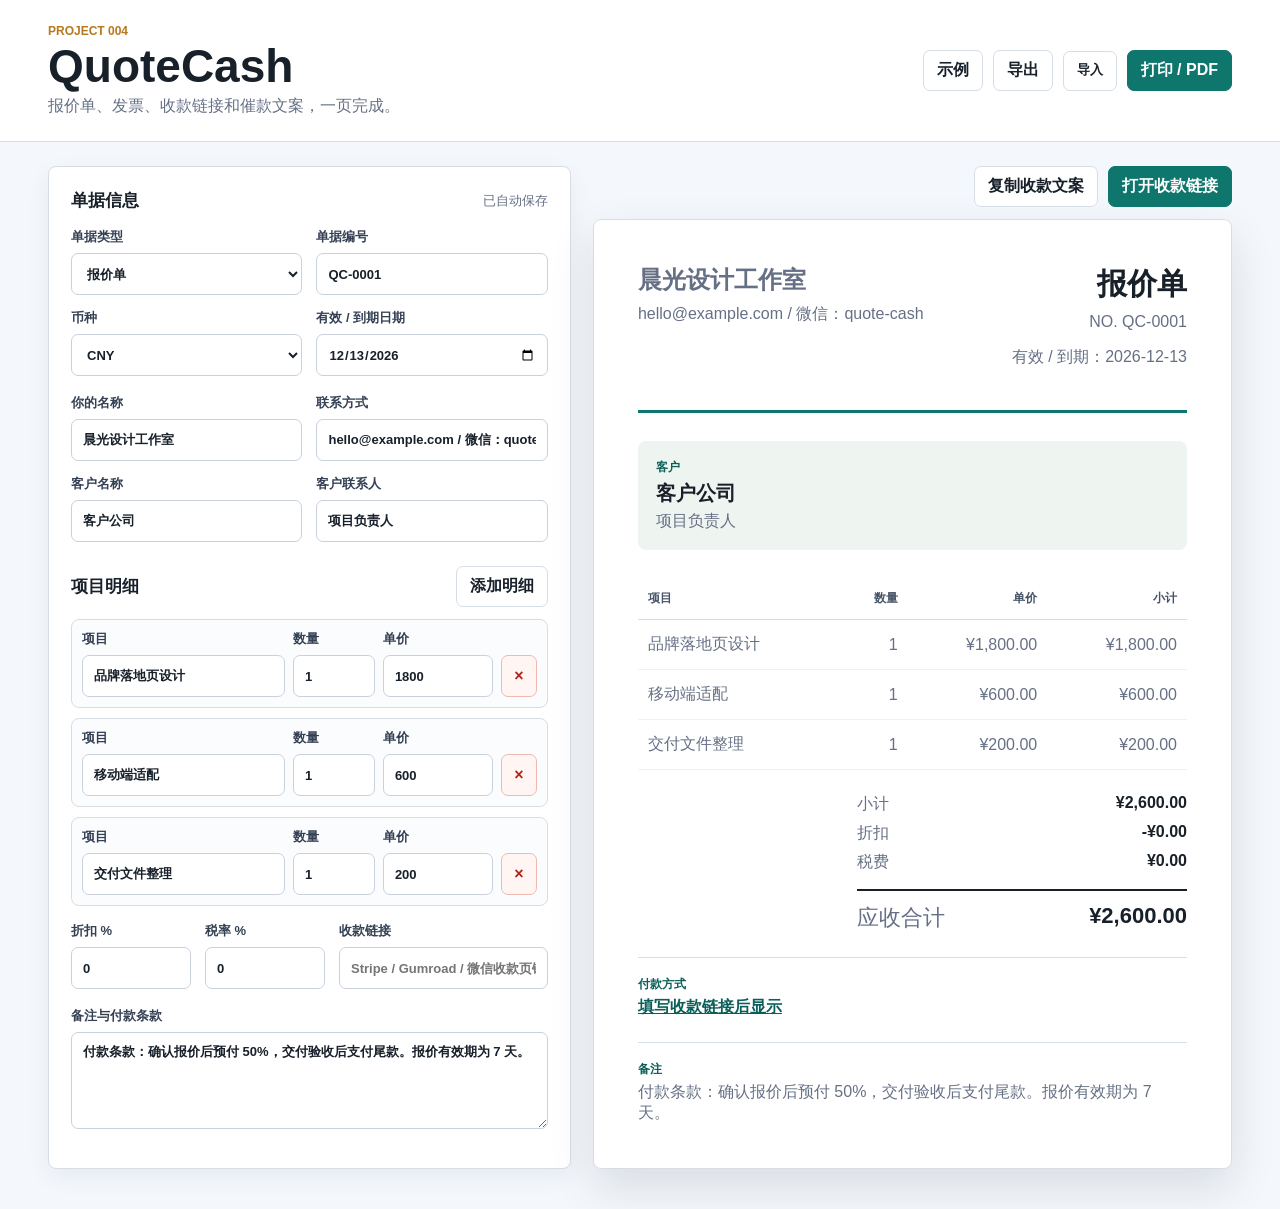
==== src/index.html @ 87e20881 "Initial QuoteCash launch" ====
<!doctype html>
<html lang="zh-CN">
  <head>
    <meta charset="utf-8" />
    <meta name="viewport" content="width=device-width, initial-scale=1" />
    <title>QuoteCash - 报价单与发票生成器</title>
    <meta
      name="description"
      content="一个面向自由职业者和小商户的报价单、发票、收款文案生成工具。"
    />
    <link rel="stylesheet" href="./styles.css" />
  </head>
  <body>
    <header class="app-header">
      <div>
        <p class="eyebrow">Project 004</p>
        <h1>QuoteCash</h1>
        <p class="subtitle">报价单、发票、收款链接和催款文案，一页完成。</p>
      </div>
      <div class="header-actions">
        <button class="ghost-button" id="sampleBtn" type="button">示例</button>
        <button class="ghost-button" id="exportBtn" type="button">导出</button>
        <label class="file-button" for="importFile">导入</label>
        <input id="importFile" type="file" accept="application/json" />
        <button class="primary-button" id="printBtn" type="button">打印 / PDF</button>
      </div>
    </header>

    <main class="workspace">
      <section class="editor-panel" aria-label="编辑报价单">
        <div class="section-head">
          <h2>单据信息</h2>
          <span id="saveState">已自动保存</span>
        </div>

        <div class="form-grid">
          <label>
            单据类型
            <select id="docType">
              <option value="QUOTE">报价单</option>
              <option value="INVOICE">发票</option>
            </select>
          </label>
          <label>
            单据编号
            <input id="docNumber" type="text" />
          </label>
          <label>
            币种
            <select id="currency">
              <option value="CNY">CNY</option>
              <option value="USD">USD</option>
              <option value="EUR">EUR</option>
              <option value="GBP">GBP</option>
            </select>
          </label>
          <label>
            有效 / 到期日期
            <input id="dueDate" type="date" />
          </label>
        </div>

        <div class="form-grid">
          <label>
            你的名称
            <input id="sellerName" type="text" placeholder="例如：晨光设计工作室" />
          </label>
          <label>
            联系方式
            <input id="sellerContact" type="text" placeholder="邮箱 / 微信 / 电话" />
          </label>
          <label>
            客户名称
            <input id="clientName" type="text" placeholder="客户或公司名" />
          </label>
          <label>
            客户联系人
            <input id="clientContact" type="text" placeholder="可选" />
          </label>
        </div>

        <div class="line-items-head">
          <h2>项目明细</h2>
          <button class="ghost-button" id="addItemBtn" type="button">添加明细</button>
        </div>

        <div class="items-table" id="itemsTable" aria-label="收费项目明细"></div>

        <div class="form-grid money-grid">
          <label>
            折扣 %
            <input id="discountRate" type="number" min="0" step="0.01" />
          </label>
          <label>
            税率 %
            <input id="taxRate" type="number" min="0" step="0.01" />
          </label>
          <label>
            收款链接
            <input id="paymentLink" type="url" placeholder="Stripe / Gumroad / 微信收款页链接" />
          </label>
        </div>

        <label class="wide-label">
          备注与付款条款
          <textarea id="notes" rows="5"></textarea>
        </label>
      </section>

      <section class="preview-shell" aria-label="单据预览">
        <div class="preview-toolbar">
          <button class="ghost-button" id="copyMessageBtn" type="button">复制收款文案</button>
          <a class="primary-link" id="paymentCta" href="#" target="_blank" rel="noreferrer">打开收款链接</a>
        </div>

        <article class="document-preview" id="documentPreview">
          <div class="document-top">
            <div>
              <p class="document-brand" id="previewSeller">你的工作室</p>
              <p id="previewSellerContact">联系方式</p>
            </div>
            <div class="document-meta">
              <h2 id="previewType">报价单</h2>
              <p id="previewNumber">NO. QC-0001</p>
              <p id="previewDate"></p>
            </div>
          </div>

          <div class="bill-to">
            <p>客户</p>
            <h3 id="previewClient">客户名称</h3>
            <span id="previewClientContact">客户联系人</span>
          </div>

          <table class="preview-table">
            <thead>
              <tr>
                <th>项目</th>
                <th>数量</th>
                <th>单价</th>
                <th>小计</th>
              </tr>
            </thead>
            <tbody id="previewItems"></tbody>
          </table>

          <div class="totals">
            <div><span>小计</span><strong id="subtotalValue"></strong></div>
            <div><span>折扣</span><strong id="discountValue"></strong></div>
            <div><span>税费</span><strong id="taxValue"></strong></div>
            <div class="grand-total"><span>应收合计</span><strong id="totalValue"></strong></div>
          </div>

          <div class="payment-box">
            <p>付款方式</p>
            <a id="previewPaymentLink" href="#" target="_blank" rel="noreferrer">填写收款链接后显示</a>
          </div>

          <div class="notes-box">
            <p>备注</p>
            <span id="previewNotes"></span>
          </div>
        </article>
      </section>
    </main>

    <script src="./calculator.js"></script>
    <script src="./app.js"></script>
  </body>
</html>
---- src/styles.css ----
:root {
  --ink: #18202a;
  --muted: #667085;
  --line: #d7dde5;
  --paper: #ffffff;
  --wash: #f4f7fb;
  --panel: #eef4f0;
  --accent: #0f766e;
  --accent-dark: #0b5f59;
  --gold: #b7791f;
  --danger: #b42318;
  --shadow: 0 18px 45px rgba(24, 32, 42, 0.12);
}

* {
  box-sizing: border-box;
}

body {
  margin: 0;
  min-height: 100vh;
  color: var(--ink);
  background: var(--wash);
  font-family: Inter, "Segoe UI", "Microsoft YaHei", Arial, sans-serif;
}

button,
input,
select,
textarea {
  font: inherit;
}

.app-header {
  display: flex;
  align-items: center;
  justify-content: space-between;
  gap: 24px;
  padding: 24px clamp(18px, 4vw, 48px);
  background: #ffffff;
  border-bottom: 1px solid var(--line);
}

.eyebrow {
  margin: 0 0 4px;
  color: var(--gold);
  font-size: 12px;
  font-weight: 800;
  letter-spacing: 0;
  text-transform: uppercase;
}

h1,
h2,
h3,
p {
  margin-top: 0;
}

h1 {
  margin-bottom: 6px;
  font-size: clamp(30px, 4vw, 46px);
  line-height: 1.05;
}

h2 {
  margin-bottom: 0;
  font-size: 17px;
}

.subtitle {
  margin-bottom: 0;
  color: var(--muted);
}

.header-actions,
.preview-toolbar,
.line-items-head,
.section-head {
  display: flex;
  align-items: center;
  gap: 10px;
  flex-wrap: wrap;
}

.header-actions {
  justify-content: flex-end;
}

.workspace {
  display: grid;
  grid-template-columns: minmax(360px, 0.9fr) minmax(420px, 1.1fr);
  gap: 22px;
  padding: 24px clamp(18px, 4vw, 48px) 40px;
}

.editor-panel,
.preview-shell {
  min-width: 0;
}

.editor-panel {
  background: var(--paper);
  border: 1px solid var(--line);
  border-radius: 8px;
  padding: 22px;
  box-shadow: 0 8px 24px rgba(24, 32, 42, 0.06);
}

.section-head {
  justify-content: space-between;
  margin-bottom: 16px;
}

#saveState {
  color: var(--muted);
  font-size: 13px;
}

.form-grid {
  display: grid;
  grid-template-columns: repeat(2, minmax(0, 1fr));
  gap: 14px;
  margin-bottom: 18px;
}

.money-grid {
  grid-template-columns: 120px 120px minmax(0, 1fr);
}

label,
.wide-label {
  display: grid;
  gap: 7px;
  color: #344054;
  font-size: 13px;
  font-weight: 700;
}

input,
select,
textarea {
  width: 100%;
  min-height: 42px;
  border: 1px solid #c8d1dc;
  border-radius: 7px;
  padding: 10px 11px;
  color: var(--ink);
  background: #fff;
  outline: none;
}

textarea {
  resize: vertical;
}

input:focus,
select:focus,
textarea:focus {
  border-color: var(--accent);
  box-shadow: 0 0 0 3px rgba(15, 118, 110, 0.13);
}

.ghost-button,
.primary-button,
.file-button,
.primary-link {
  min-height: 40px;
  border-radius: 7px;
  padding: 9px 13px;
  border: 1px solid var(--line);
  background: #fff;
  color: var(--ink);
  cursor: pointer;
  text-decoration: none;
  font-weight: 800;
  white-space: nowrap;
}

.primary-button,
.primary-link {
  border-color: var(--accent);
  background: var(--accent);
  color: #fff;
}

.primary-button:hover,
.primary-link:hover {
  background: var(--accent-dark);
}

.ghost-button:hover,
.file-button:hover {
  border-color: var(--accent);
  color: var(--accent-dark);
}

#importFile {
  display: none;
}

.line-items-head {
  justify-content: space-between;
  margin: 24px 0 12px;
}

.items-table {
  display: grid;
  gap: 10px;
  margin-bottom: 16px;
}

.item-row {
  display: grid;
  grid-template-columns: minmax(160px, 1.4fr) 82px 110px 36px;
  gap: 8px;
  align-items: end;
  padding: 10px;
  border: 1px solid var(--line);
  border-radius: 8px;
  background: #fbfcfe;
}

.icon-button {
  width: 36px;
  height: 42px;
  border: 1px solid #f1b8b2;
  border-radius: 7px;
  background: #fff5f3;
  color: var(--danger);
  cursor: pointer;
  font-weight: 900;
}

.preview-shell {
  position: sticky;
  top: 16px;
  align-self: start;
}

.preview-toolbar {
  justify-content: flex-end;
  margin-bottom: 12px;
}

.document-preview {
  min-height: 860px;
  padding: clamp(24px, 4vw, 44px);
  border: 1px solid var(--line);
  border-radius: 8px;
  background: var(--paper);
  box-shadow: var(--shadow);
}

.document-top {
  display: flex;
  justify-content: space-between;
  gap: 24px;
  padding-bottom: 26px;
  border-bottom: 3px solid var(--accent);
}

.document-brand {
  margin-bottom: 8px;
  font-size: 24px;
  font-weight: 900;
}

.document-meta {
  text-align: right;
}

.document-meta h2 {
  margin-bottom: 8px;
  font-size: 30px;
}

.document-preview p,
.document-preview span,
.document-preview td {
  color: var(--muted);
}

.bill-to {
  margin: 28px 0;
  padding: 18px;
  border-radius: 8px;
  background: var(--panel);
}

.bill-to p,
.notes-box p,
.payment-box p {
  margin-bottom: 4px;
  color: var(--accent-dark);
  font-size: 12px;
  font-weight: 900;
  text-transform: uppercase;
}

.bill-to h3 {
  margin-bottom: 4px;
  font-size: 20px;
}

.preview-table {
  width: 100%;
  border-collapse: collapse;
  margin-bottom: 24px;
}

.preview-table th {
  padding: 12px 10px;
  border-bottom: 1px solid var(--line);
  color: #475467;
  font-size: 12px;
  text-align: left;
  text-transform: uppercase;
}

.preview-table td {
  padding: 14px 10px;
  border-bottom: 1px solid #edf1f5;
}

.preview-table th:nth-child(n + 2),
.preview-table td:nth-child(n + 2) {
  text-align: right;
}

.totals {
  display: grid;
  gap: 8px;
  max-width: 330px;
  margin-left: auto;
}

.totals div {
  display: flex;
  justify-content: space-between;
  gap: 20px;
}

.totals strong {
  color: var(--ink);
}

.grand-total {
  margin-top: 8px;
  padding-top: 12px;
  border-top: 2px solid var(--ink);
  font-size: 22px;
}

.payment-box,
.notes-box {
  margin-top: 24px;
  padding-top: 18px;
  border-top: 1px solid var(--line);
}

.payment-box a {
  color: var(--accent-dark);
  overflow-wrap: anywhere;
  font-weight: 800;
}

@media (max-width: 980px) {
  .app-header,
  .workspace {
    grid-template-columns: 1fr;
  }

  .app-header {
    align-items: flex-start;
  }

  .preview-shell {
    position: static;
  }
}

@media (max-width: 680px) {
  .app-header {
    display: grid;
  }

  .header-actions,
  .preview-toolbar {
    justify-content: flex-start;
  }

  .form-grid,
  .money-grid,
  .item-row {
    grid-template-columns: 1fr;
  }

  .icon-button {
    width: 100%;
  }

  .document-top {
    display: grid;
  }

  .document-meta {
    text-align: left;
  }
}

@media print {
  body {
    background: #fff;
  }

  .app-header,
  .editor-panel,
  .preview-toolbar {
    display: none !important;
  }

  .workspace {
    display: block;
    padding: 0;
  }

  .preview-shell {
    position: static;
  }

  .document-preview {
    min-height: auto;
    border: 0;
    border-radius: 0;
    box-shadow: none;
  }
}
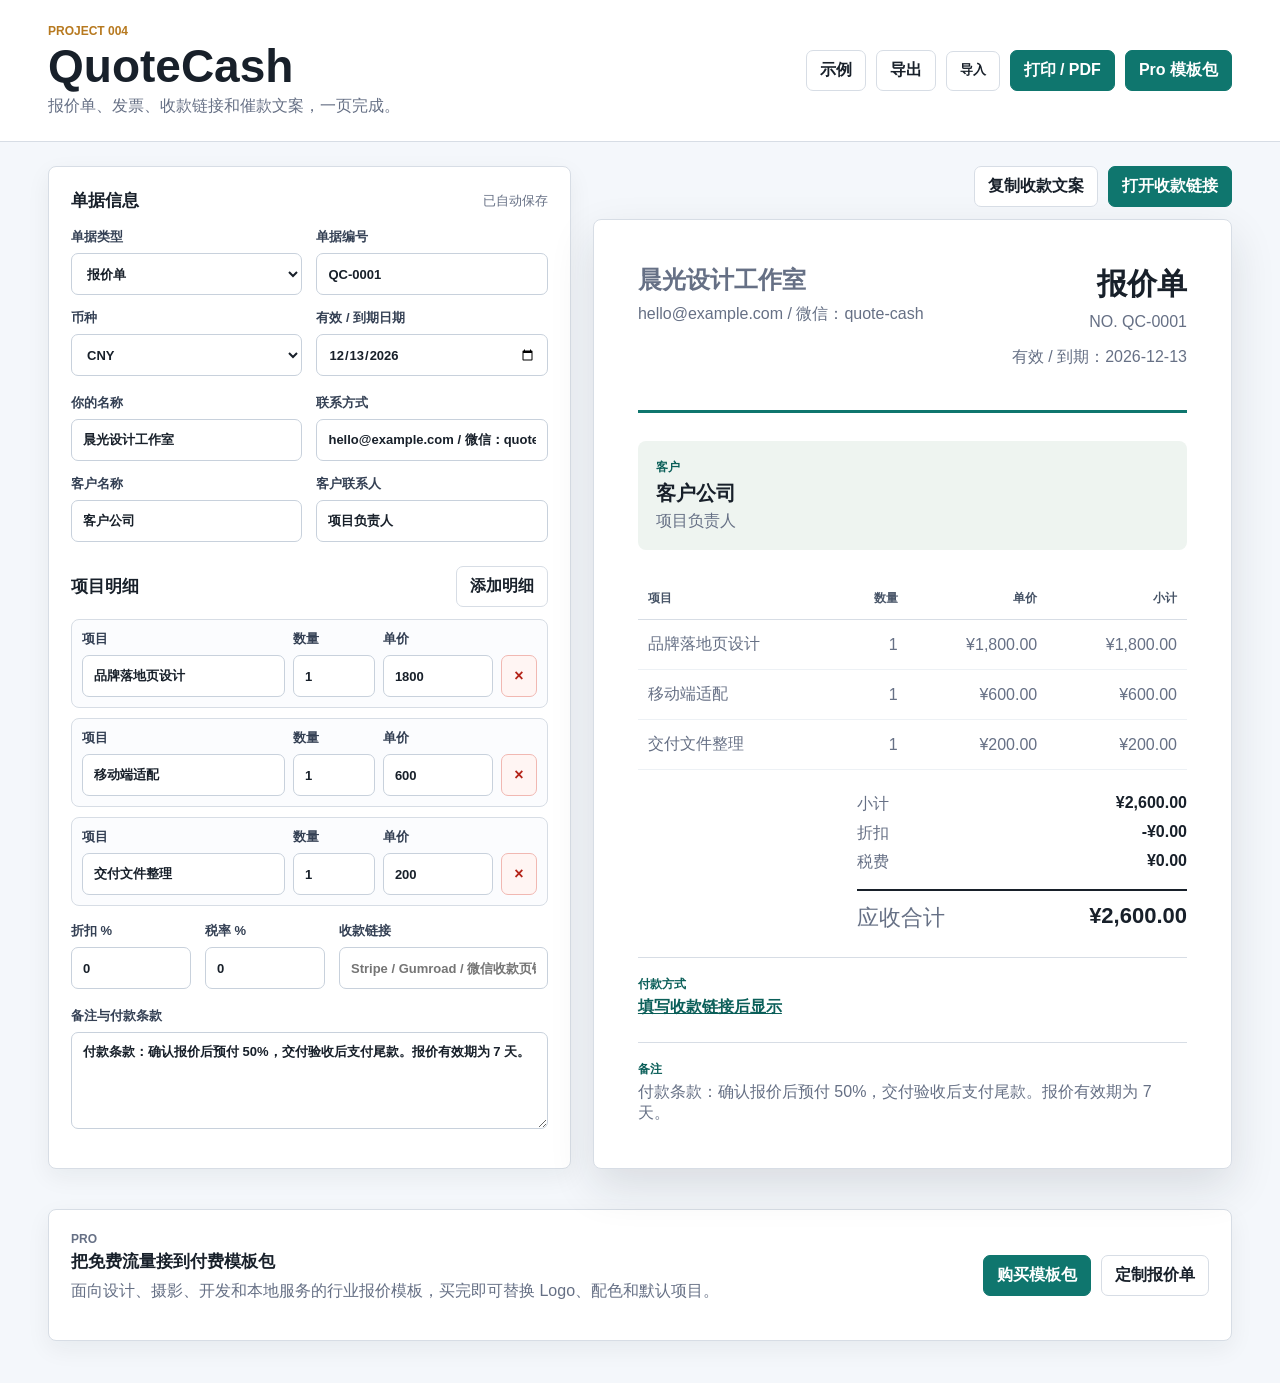
==== commit 84bd9b86: "Add monetization funnel" ====
--- a/src/index.html
+++ b/src/index.html
@@ -23,6 +23,7 @@
         <label class="file-button" for="importFile">导入</label>
         <input id="importFile" type="file" accept="application/json" />
         <button class="primary-button" id="printBtn" type="button">打印 / PDF</button>
+        <a class="primary-link" id="proHeaderCta" data-track="click_pro_header" href="./offer.html">Pro 模板包</a>
       </div>
     </header>
 
@@ -163,7 +164,20 @@
         </article>
       </section>
     </main>
+    <section class="conversion-band" aria-label="付费模板包">
+      <div>
+        <p class="eyebrow">Pro</p>
+        <h2>把免费流量接到付费模板包</h2>
+        <p>面向设计、摄影、开发和本地服务的行业报价模板，买完即可替换 Logo、配色和默认项目。</p>
+      </div>
+      <div class="conversion-actions">
+        <a class="primary-link" id="templatePackCta" data-track="click_template_pack" href="./offer.html">购买模板包</a>
+        <a class="ghost-button" id="customSetupCta" data-track="click_custom_setup" href="./offer.html">定制报价单</a>
+      </div>
+    </section>
 
+    <script src="./config.js"></script>
+    <script src="./analytics.js"></script>
     <script src="./calculator.js"></script>
     <script src="./app.js"></script>
   </body>
--- a/src/styles.css
+++ b/src/styles.css
@@ -436,3 +436,134 @@
     box-shadow: none;
   }
 }
+
+.conversion-band {
+  display: flex;
+  align-items: center;
+  justify-content: space-between;
+  gap: 20px;
+  margin: 0 clamp(18px, 4vw, 48px) 42px;
+  padding: 22px;
+  border: 1px solid var(--line);
+  border-radius: 8px;
+  background: #ffffff;
+  box-shadow: 0 8px 24px rgba(24, 32, 42, 0.06);
+}
+
+.conversion-band h2,
+.offer-band h2,
+.pricing-card h2 {
+  margin-bottom: 8px;
+}
+
+.conversion-band p,
+.offer-band p,
+.pricing-card li {
+  color: var(--muted);
+}
+
+.conversion-actions {
+  display: flex;
+  gap: 10px;
+  flex-wrap: wrap;
+  justify-content: flex-end;
+}
+
+.offer-page {
+  background: #f7f5ef;
+}
+
+.offer-header {
+  background: #fffaf0;
+}
+
+.offer-main {
+  display: grid;
+  gap: 22px;
+  padding: 24px clamp(18px, 4vw, 48px) 42px;
+}
+
+.offer-band {
+  display: grid;
+  grid-template-columns: minmax(0, 1fr) 280px;
+  gap: 28px;
+  align-items: center;
+  padding: 28px;
+  border: 1px solid var(--line);
+  border-radius: 8px;
+  background: #ffffff;
+}
+
+.offer-proof {
+  display: grid;
+  gap: 6px;
+  padding: 20px;
+  border-radius: 8px;
+  background: var(--panel);
+}
+
+.offer-proof strong {
+  font-size: 22px;
+}
+
+.offer-proof span {
+  color: var(--muted);
+}
+
+.pricing-grid {
+  display: grid;
+  grid-template-columns: repeat(2, minmax(0, 1fr));
+  gap: 18px;
+}
+
+.pricing-card {
+  padding: 24px;
+  border: 1px solid var(--line);
+  border-radius: 8px;
+  background: #ffffff;
+}
+
+.pricing-card.featured {
+  border-color: var(--accent);
+  box-shadow: var(--shadow);
+}
+
+.price {
+  margin: 14px 0;
+  color: var(--ink);
+  font-size: 34px;
+  font-weight: 900;
+}
+
+.pricing-card ul {
+  display: grid;
+  gap: 10px;
+  margin: 0 0 22px;
+  padding-left: 18px;
+}
+
+.full-link {
+  display: inline-flex;
+  width: 100%;
+  justify-content: center;
+}
+
+.offer-footer-cta {
+  margin: 0;
+}
+
+@media (max-width: 760px) {
+  .conversion-band,
+  .offer-band,
+  .pricing-grid {
+    grid-template-columns: 1fr;
+  }
+
+  .conversion-band {
+    display: grid;
+  }
+
+  .conversion-actions {
+    justify-content: flex-start;
+  }
+}
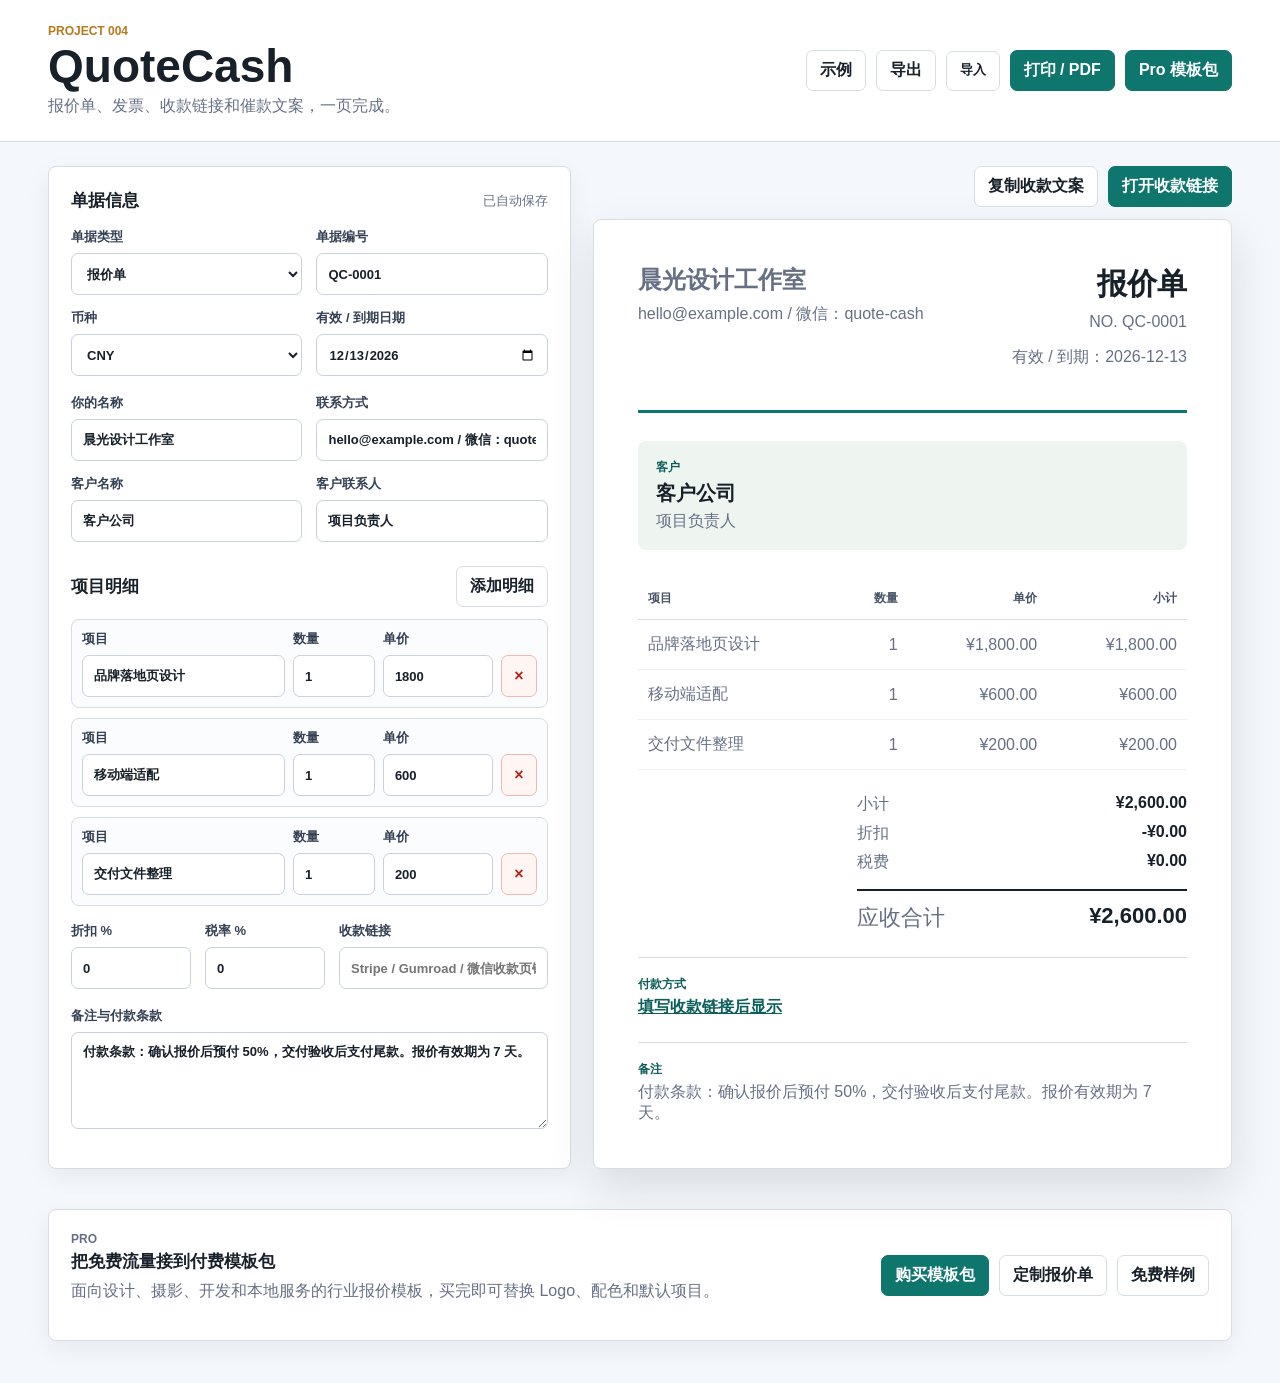
==== commit 1e0819be: "Add sellable template pack assets" ====
--- a/src/index.html
+++ b/src/index.html
@@ -173,6 +173,7 @@
       <div class="conversion-actions">
         <a class="primary-link" id="templatePackCta" data-track="click_template_pack" href="./offer.html">购买模板包</a>
         <a class="ghost-button" id="customSetupCta" data-track="click_custom_setup" href="./offer.html">定制报价单</a>
+        <a class="ghost-button" data-track="download_free_sample_home" href="./templates/free-design-sample.json" download>免费样例</a>
       </div>
     </section>
 
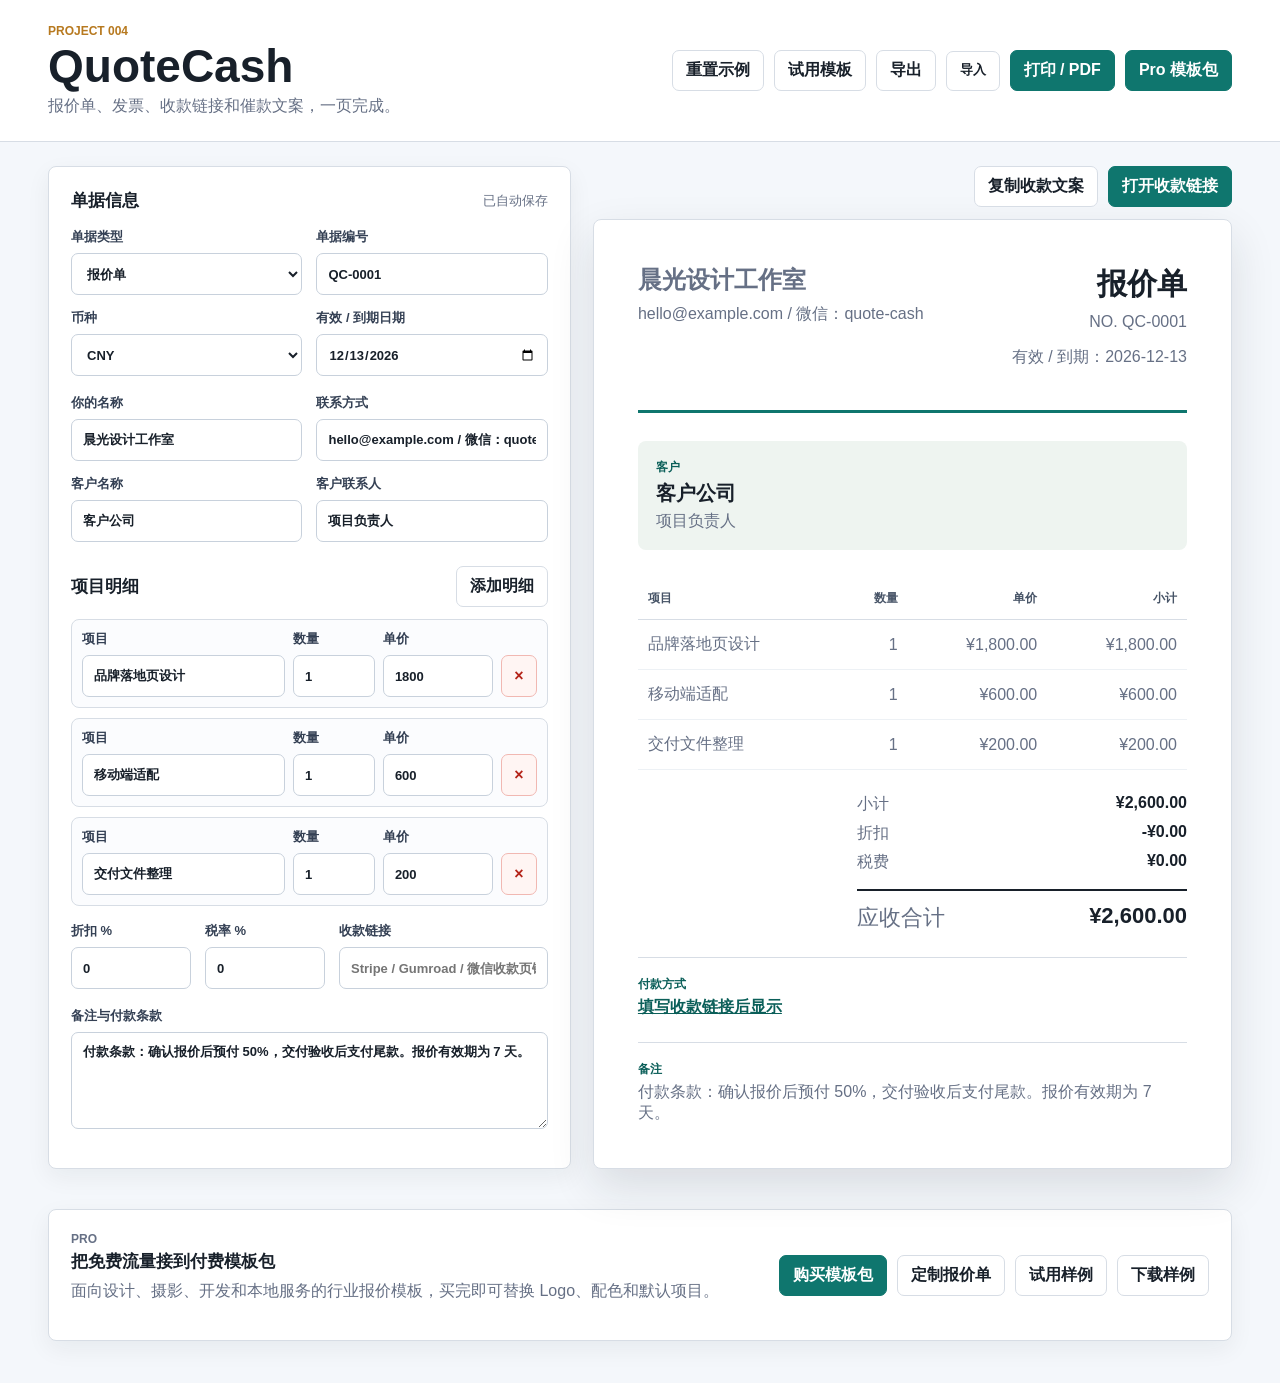
==== commit 2b4a576e: "Optimize monetization conversion" ====
--- a/src/index.html
+++ b/src/index.html
@@ -18,7 +18,8 @@
         <p class="subtitle">报价单、发票、收款链接和催款文案，一页完成。</p>
       </div>
       <div class="header-actions">
-        <button class="ghost-button" id="sampleBtn" type="button">示例</button>
+        <button class="ghost-button" id="sampleBtn" type="button">重置示例</button>
+        <button class="ghost-button" id="loadSampleTemplateBtn" data-track="load_free_sample_home" type="button">试用模板</button>
         <button class="ghost-button" id="exportBtn" type="button">导出</button>
         <label class="file-button" for="importFile">导入</label>
         <input id="importFile" type="file" accept="application/json" />
@@ -173,7 +174,8 @@
       <div class="conversion-actions">
         <a class="primary-link" id="templatePackCta" data-track="click_template_pack" href="./offer.html">购买模板包</a>
         <a class="ghost-button" id="customSetupCta" data-track="click_custom_setup" href="./offer.html">定制报价单</a>
-        <a class="ghost-button" data-track="download_free_sample_home" href="./templates/free-design-sample.json" download>免费样例</a>
+        <button class="ghost-button" id="loadSampleTemplateBottomBtn" data-track="load_free_sample_bottom" type="button">试用样例</button>
+        <a class="ghost-button" data-track="download_free_sample_home" href="./templates/free-design-sample.json" download>下载样例</a>
       </div>
     </section>
 
--- a/src/styles.css
+++ b/src/styles.css
@@ -452,13 +452,15 @@
 
 .conversion-band h2,
 .offer-band h2,
-.pricing-card h2 {
+.pricing-card h2,
+.faq-card h2 {
   margin-bottom: 8px;
 }
 
 .conversion-band p,
 .offer-band p,
-.pricing-card li {
+.pricing-card li,
+.faq-card p {
   color: var(--muted);
 }
 
@@ -523,6 +525,20 @@
   background: #ffffff;
 }
 
+.faq-grid {
+  display: grid;
+  grid-template-columns: repeat(3, minmax(0, 1fr));
+  gap: 18px;
+}
+
+.faq-card {
+  min-width: 0;
+  padding: 22px;
+  border: 1px solid var(--line);
+  border-radius: 8px;
+  background: #ffffff;
+}
+
 .pricing-card.featured {
   border-color: var(--accent);
   box-shadow: var(--shadow);
@@ -555,7 +571,8 @@
 @media (max-width: 760px) {
   .conversion-band,
   .offer-band,
-  .pricing-grid {
+  .pricing-grid,
+  .faq-grid {
     grid-template-columns: 1fr;
   }
 
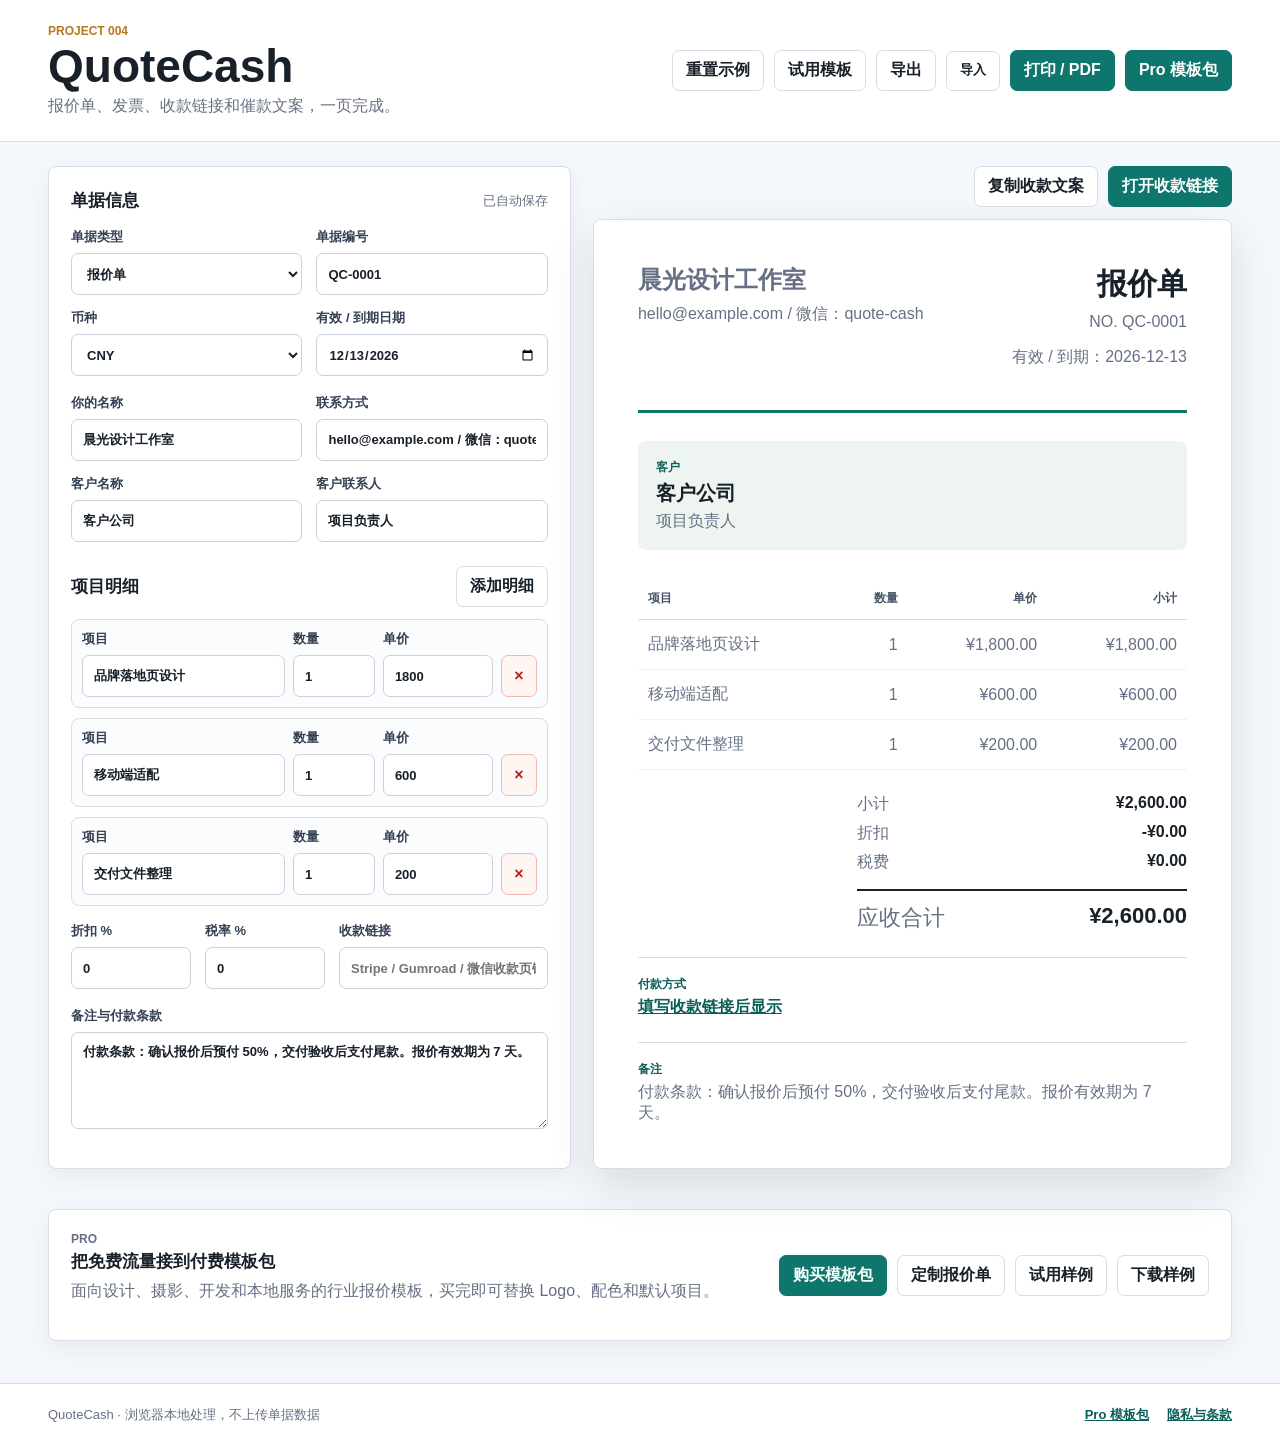
==== commit d88ecc45: "Add storefront trust and SEO assets" ====
--- a/src/index.html
+++ b/src/index.html
@@ -8,6 +8,15 @@
       name="description"
       content="一个面向自由职业者和小商户的报价单、发票、收款文案生成工具。"
     />
+    <link rel="canonical" href="https://venus-zhu.github.io/quotecash-project004/" />
+    <meta property="og:type" content="website" />
+    <meta property="og:locale" content="zh_CN" />
+    <meta property="og:site_name" content="QuoteCash" />
+    <meta property="og:title" content="QuoteCash - 免费报价单与发票生成器" />
+    <meta property="og:description" content="快速生成专业报价单、发票与收款文案，数据只保存在你的浏览器。" />
+    <meta property="og:url" content="https://venus-zhu.github.io/quotecash-project004/" />
+    <meta property="og:image" content="https://venus-zhu.github.io/quotecash-project004/assets/quotecash-social-preview.jpg" />
+    <meta name="twitter:card" content="summary_large_image" />
     <link rel="stylesheet" href="./styles.css" />
   </head>
   <body>
@@ -179,6 +188,14 @@
       </div>
     </section>
 
+    <footer class="site-footer">
+      <span>QuoteCash · 浏览器本地处理，不上传单据数据</span>
+      <nav aria-label="页脚导航">
+        <a href="./offer.html">Pro 模板包</a>
+        <a href="./policies.html">隐私与条款</a>
+      </nav>
+    </footer>
+
     <script src="./config.js"></script>
     <script src="./analytics.js"></script>
     <script src="./calculator.js"></script>
--- a/src/styles.css
+++ b/src/styles.css
@@ -564,15 +564,111 @@
   justify-content: center;
 }
 
+
+.thankyou-main {
+  max-width: 1180px;
+  margin: 0 auto;
+}
+
+.step-grid {
+  display: grid;
+  grid-template-columns: repeat(3, minmax(0, 1fr));
+  gap: 18px;
+}
+
+.step-card {
+  min-width: 0;
+  padding: 22px;
+  border: 1px solid var(--line);
+  border-radius: 8px;
+  background: #ffffff;
+}
+
+.step-card span {
+  display: inline-flex;
+  width: 32px;
+  height: 32px;
+  align-items: center;
+  justify-content: center;
+  margin-bottom: 14px;
+  border-radius: 50%;
+  background: var(--accent);
+  color: #ffffff;
+  font-weight: 900;
+}
+
+.step-card h2 {
+  margin-bottom: 8px;
+}
+
+.step-card p {
+  color: var(--muted);
+}
 .offer-footer-cta {
   margin: 0;
 }
 
+.site-footer {
+  display: flex;
+  align-items: center;
+  justify-content: space-between;
+  gap: 18px;
+  padding: 22px clamp(18px, 4vw, 48px);
+  border-top: 1px solid var(--line);
+  background: #ffffff;
+  color: var(--muted);
+  font-size: 13px;
+}
+
+.site-footer nav {
+  display: flex;
+  gap: 18px;
+  flex-wrap: wrap;
+}
+
+.site-footer a,
+.policy-section a {
+  color: var(--accent-dark);
+  font-weight: 800;
+}
+
+.policy-main {
+  width: min(880px, 100%);
+  margin: 0 auto;
+}
+
+.policy-section {
+  padding: 26px;
+  border: 1px solid var(--line);
+  border-radius: 8px;
+  background: #ffffff;
+}
+
+.policy-section h2 {
+  margin: 24px 0 8px;
+}
+
+.policy-section h2:first-child {
+  margin-top: 0;
+}
+
+.policy-section p,
+.policy-section li {
+  color: var(--muted);
+  line-height: 1.7;
+}
+
+.policy-section ul {
+  display: grid;
+  gap: 8px;
+  padding-left: 20px;
+}
 @media (max-width: 760px) {
   .conversion-band,
   .offer-band,
   .pricing-grid,
-  .faq-grid {
+  .faq-grid,
+  .step-grid {
     grid-template-columns: 1fr;
   }
 
@@ -580,6 +676,11 @@
     display: grid;
   }
 
+  .site-footer {
+    align-items: flex-start;
+    flex-direction: column;
+  }
+
   .conversion-actions {
     justify-content: flex-start;
   }
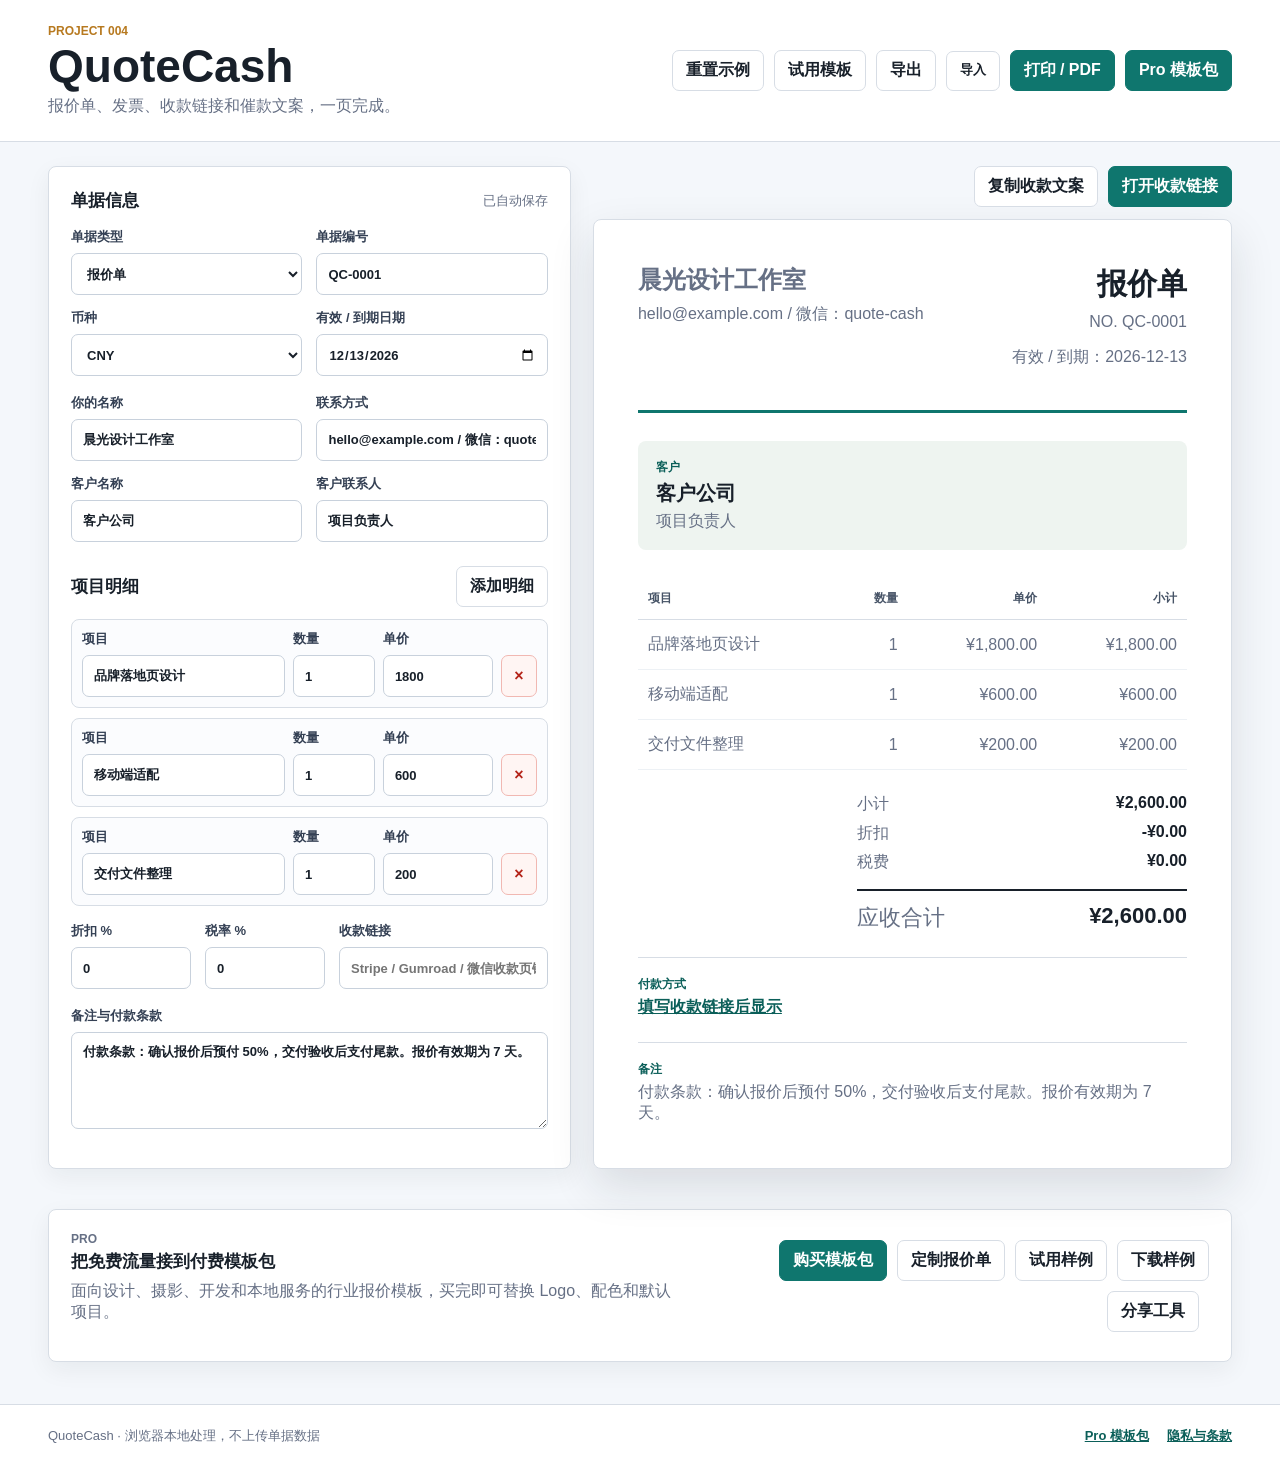
==== commit 849a50c0: "Add sharing and product structured data" ====
--- a/src/index.html
+++ b/src/index.html
@@ -17,6 +17,22 @@
     <meta property="og:url" content="https://venus-zhu.github.io/quotecash-project004/" />
     <meta property="og:image" content="https://venus-zhu.github.io/quotecash-project004/assets/quotecash-social-preview.jpg" />
     <meta name="twitter:card" content="summary_large_image" />
+    <script type="application/ld+json">
+      {
+        "@context": "https://schema.org",
+        "@type": "WebApplication",
+        "name": "QuoteCash",
+        "url": "https://venus-zhu.github.io/quotecash-project004/",
+        "applicationCategory": "BusinessApplication",
+        "operatingSystem": "Any",
+        "description": "面向自由职业者和小商户的免费报价单、发票与收款文案生成器。",
+        "offers": {
+          "@type": "Offer",
+          "price": "0",
+          "priceCurrency": "CNY"
+        }
+      }
+    </script>
     <link rel="stylesheet" href="./styles.css" />
   </head>
   <body>
@@ -185,6 +201,8 @@
         <a class="ghost-button" id="customSetupCta" data-track="click_custom_setup" href="./offer.html">定制报价单</a>
         <button class="ghost-button" id="loadSampleTemplateBottomBtn" data-track="load_free_sample_bottom" type="button">试用样例</button>
         <a class="ghost-button" data-track="download_free_sample_home" href="./templates/free-design-sample.json" download>下载样例</a>
+        <button class="ghost-button" data-share-url="./" data-share-title="QuoteCash 免费报价单工具" data-share-text="这个免费工具可以生成报价单、发票和收款文案：" data-track="share_home" type="button">分享工具</button>
+        <span class="action-status" data-share-status aria-live="polite"></span>
       </div>
     </section>
 
@@ -198,6 +216,7 @@
 
     <script src="./config.js"></script>
     <script src="./analytics.js"></script>
+    <script src="./share.js"></script>
     <script src="./calculator.js"></script>
     <script src="./app.js"></script>
   </body>
--- a/src/styles.css
+++ b/src/styles.css
@@ -466,9 +466,17 @@
 
 .conversion-actions {
   display: flex;
+  align-items: center;
   gap: 10px;
   flex-wrap: wrap;
   justify-content: flex-end;
+}
+
+.action-status {
+  min-height: 18px;
+  color: var(--accent-dark);
+  font-size: 13px;
+  font-weight: 800;
 }
 
 .offer-page {
